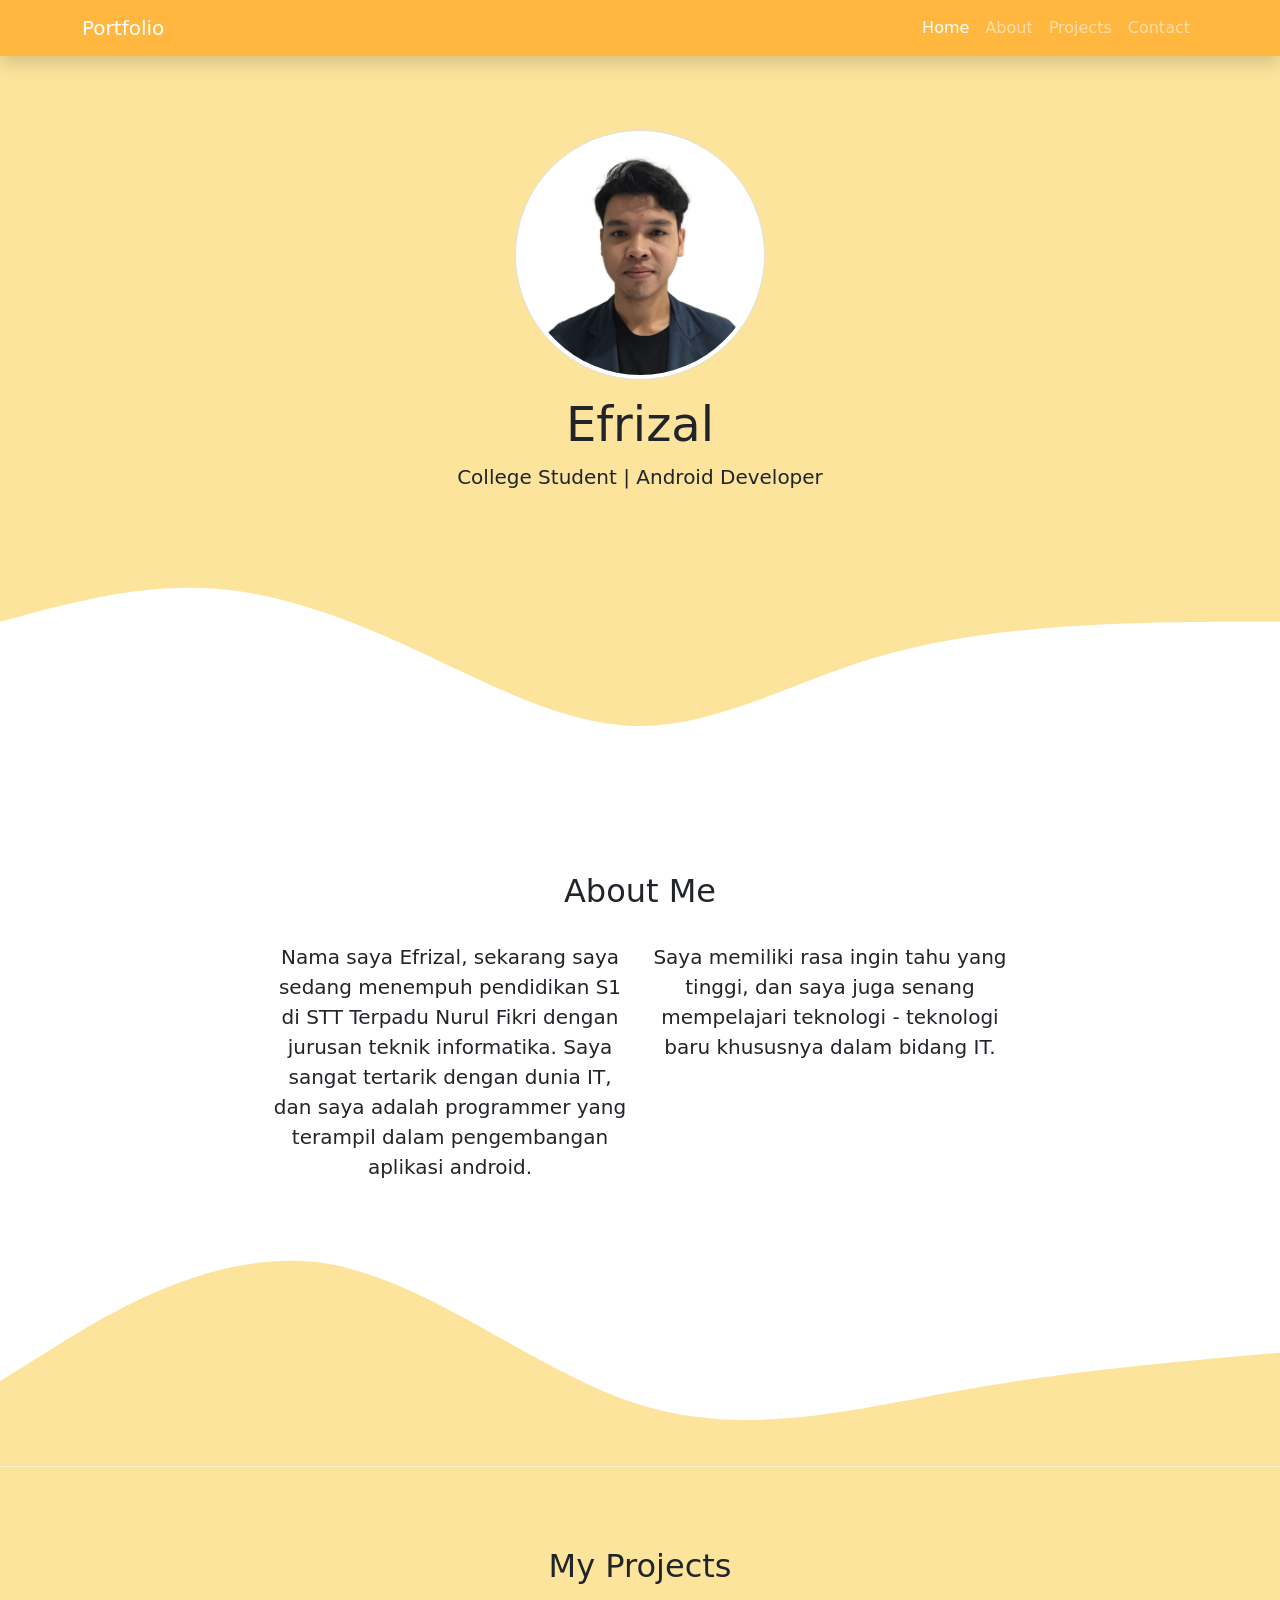
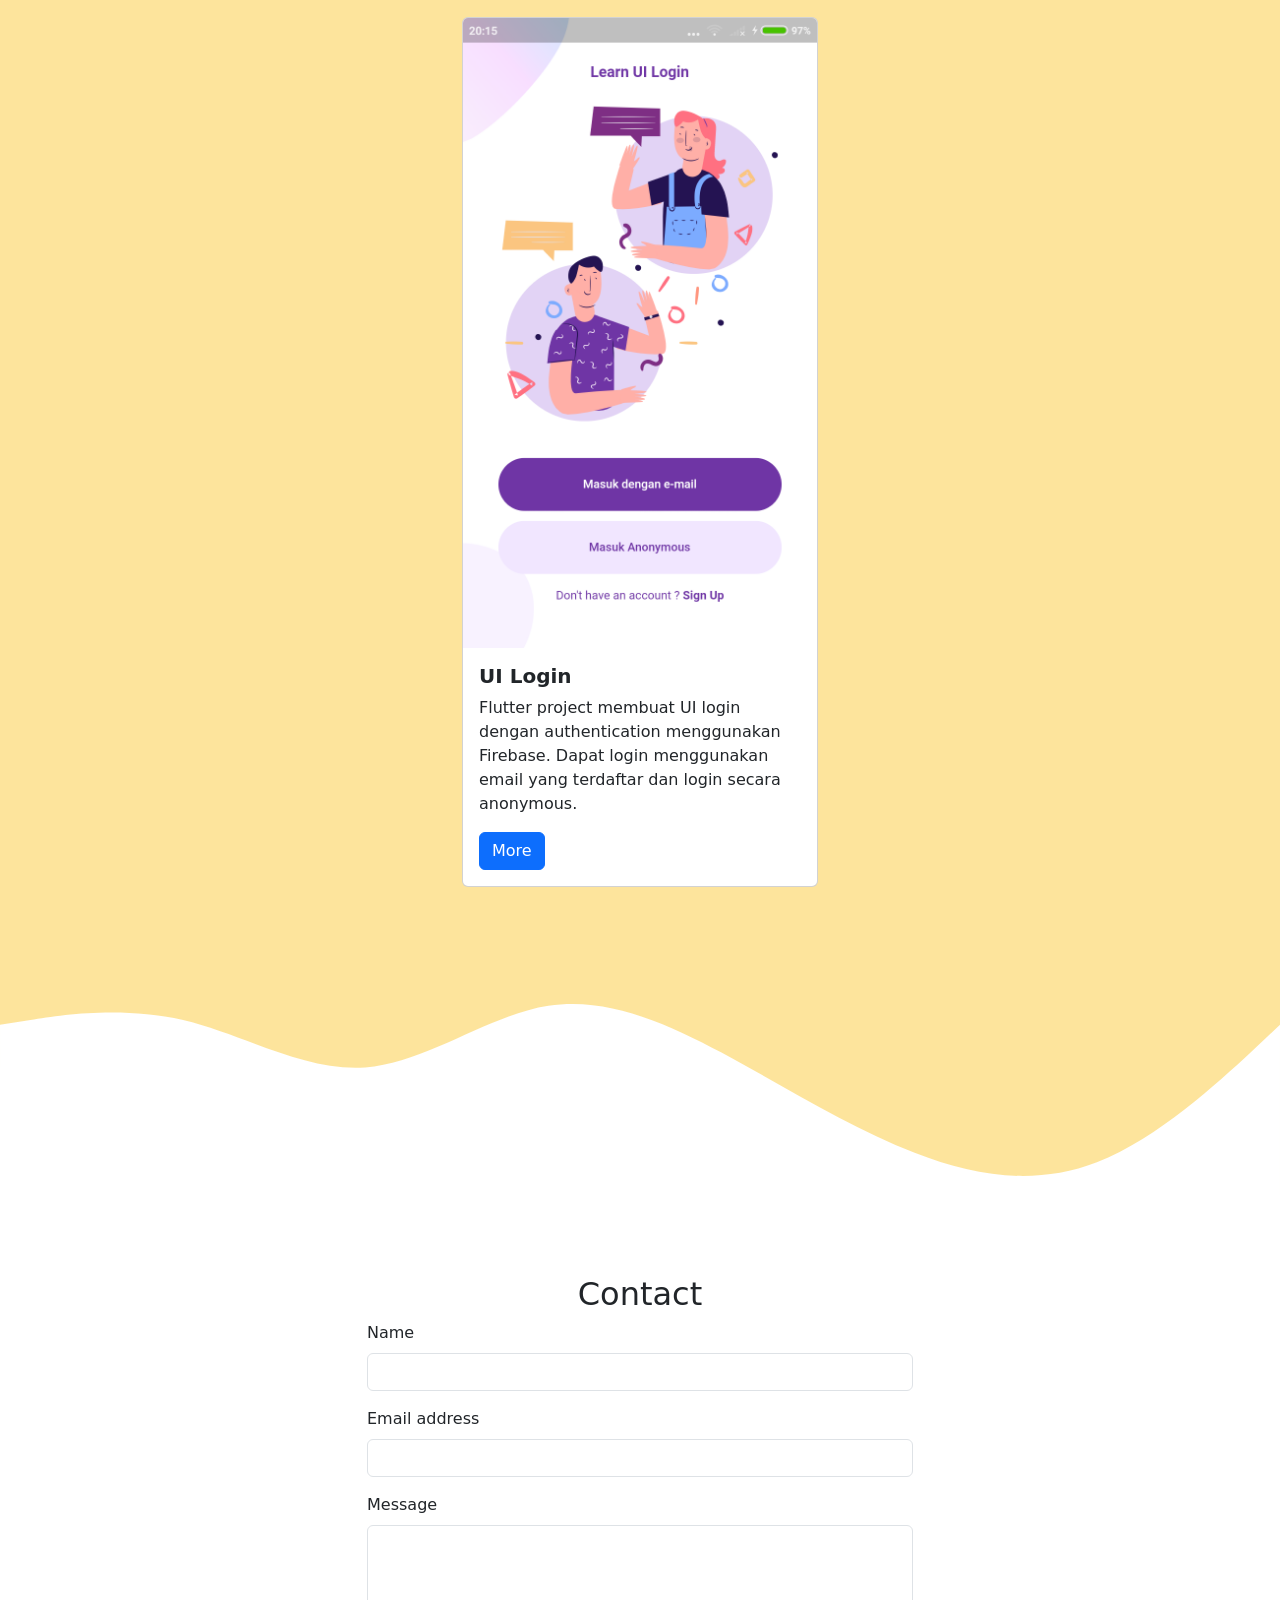
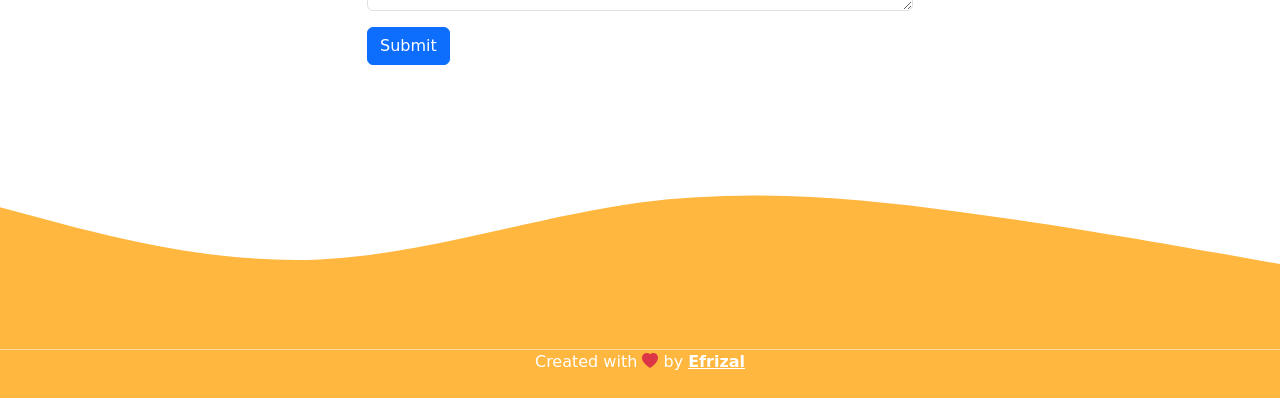
==== index.html @ 264846c5 "update form" ====
<!DOCTYPE html>
<html lang="en">
  <head>
    <!-- Required meta tags -->
    <meta charset="utf-8" />
    <meta name="viewport" content="width=device-width, initial-scale=1" />

    <!-- Bootstrap CSS -->
    <link href="https://cdn.jsdelivr.net/npm/bootstrap@5.0.2/dist/css/bootstrap.min.css" rel="stylesheet" integrity="sha384-EVSTQN3/azprG1Anm3QDgpJLIm9Nao0Yz1ztcQTwFspd3yD65VohhpuuCOmLASjC" crossorigin="anonymous" />

    <!-- Icons -->
    <link rel="stylesheet" href="https://cdn.jsdelivr.net/npm/bootstrap-icons@1.5.0/font/bootstrap-icons.css" />

    <!-- my css -->
    <link rel="stylesheet" href="style.css" />

    <title>My Portfolio</title>
  </head>
  <body>
    <!-- Navbar -->
    <nav class="navbar navbar-expand-lg navbar-dark shadow fixed-top">
      <div class="container">
        <a class="navbar-brand" href="#">Portfolio</a>
        <button class="navbar-toggler" type="button" data-bs-toggle="collapse" data-bs-target="#navbarNav" aria-controls="navbarNav" aria-expanded="false" aria-label="Toggle navigation">
          <span class="navbar-toggler-icon"></span>
        </button>
        <div class="collapse navbar-collapse" id="navbarNav">
          <ul class="navbar-nav ms-auto">
            <li class="nav-item">
              <a class="nav-link active" aria-current="page" href="#home">Home</a>
            </li>
            <li class="nav-item">
              <a class="nav-link" href="#about">About</a>
            </li>
            <li class="nav-item">
              <a class="nav-link" href="#projects">Projects</a>
            </li>
            <li class="nav-item">
              <a class="nav-link" href="#contact">Contact</a>
            </li>
          </ul>
        </div>
      </div>
    </nav>
    <!-- Navbar -->

    <!-- Jumbotron -->
    <section id="home" class="jumbotron text-center">
      <img src="img/foto-bg-putih.jpg" alt="Me" width="250" class="rounded-circle img-thumbnail" style="margin-top: 50px" />
      <h1 class="display-5 mt-3">Efrizal</h1>
      <p class="lead">College Student | Android Developer</p>
      <svg xmlns="http://www.w3.org/2000/svg" viewBox="0 0 1440 320">
        <path
          fill="#ffffff"
          fill-opacity="1"
          d="M0,128L40,117.3C80,107,160,85,240,90.7C320,96,400,128,480,165.3C560,203,640,245,720,245.3C800,245,880,203,960,176C1040,149,1120,139,1200,133.3C1280,128,1360,128,1400,128L1440,128L1440,320L1400,320C1360,320,1280,320,1200,320C1120,320,1040,320,960,320C880,320,800,320,720,320C640,320,560,320,480,320C400,320,320,320,240,320C160,320,80,320,40,320L0,320Z"
        ></path>
      </svg>
    </section>
    <!-- Jumbotron -->

    <!-- About -->
    <section id="about">
      <div class="container">
        <div class="row text-center mb-4">
          <div class="col">
            <h2>About Me</h2>
          </div>
        </div>
        <div class="row text-center justify-content-center fs-5">
          <div class="col-sm-4">
            Nama saya Efrizal, sekarang saya sedang menempuh pendidikan S1 di STT Terpadu Nurul Fikri dengan jurusan teknik informatika. Saya sangat tertarik dengan dunia IT, dan saya adalah programmer yang terampil dalam pengembangan
            aplikasi android.
          </div>
          <div class="col-sm-4">Saya memiliki rasa ingin tahu yang tinggi, dan saya juga senang mempelajari teknologi - teknologi baru khususnya dalam bidang IT.</div>
        </div>
      </div>
      <svg xmlns="http://www.w3.org/2000/svg" viewBox="0 0 1440 320">
        <path
          fill="#FDE49C"
          fill-opacity="1"
          d="M0,224L60,186.7C120,149,240,75,360,90.7C480,107,600,213,720,250.7C840,288,960,256,1080,234.7C1200,213,1320,203,1380,197.3L1440,192L1440,320L1380,320C1320,320,1200,320,1080,320C960,320,840,320,720,320C600,320,480,320,360,320C240,320,120,320,60,320L0,320Z"
        ></path>
      </svg>
    </section>
    <!-- About -->

    <!-- Projects -->
    <section id="projects">
      <div class="container">
        <div class="row text-center">
          <div class="col mb-4">
            <h2>My Projects</h2>
          </div>
        </div>
        <div class="row justify-content-center">
          <!-- Card -->
          <div class="col-md-4 mb-4">
            <div class="card">
              <img src="img/login.png" class="card-img-top" alt="Gambar 1" />
              <div class="card-body">
                <h5 class="card-title fw-bold">UI Login</h5>
                <p class="card-text">Flutter project membuat UI login dengan authentication menggunakan Firebase. Dapat login menggunakan email yang terdaftar dan login secara anonymous.</p>
                <a href="https://github.com/efrizall/firebase-auth" class="btn btn-primary">More</a>
              </div>
            </div>
          </div>
          <!-- Card -->
        </div>
      </div>
      <svg xmlns="http://www.w3.org/2000/svg" viewBox="0 0 1440 320">
        <path
          fill="#ffffff"
          fill-opacity="1"
          d="M0,128L34.3,122.7C68.6,117,137,107,206,122.7C274.3,139,343,181,411,176C480,171,549,117,617,106.7C685.7,96,754,128,823,165.3C891.4,203,960,245,1029,272C1097.1,299,1166,309,1234,282.7C1302.9,256,1371,192,1406,160L1440,128L1440,320L1405.7,320C1371.4,320,1303,320,1234,320C1165.7,320,1097,320,1029,320C960,320,891,320,823,320C754.3,320,686,320,617,320C548.6,320,480,320,411,320C342.9,320,274,320,206,320C137.1,320,69,320,34,320L0,320Z"
        ></path>
      </svg>
    </section>
    <!-- Projects -->

    <!-- Contact -->
    <section id="contact">
      <div class="container">
        <div class="row text-center">
          <div class="col">
            <h2>Contact</h2>
          </div>
        </div>
        <div class="row justify-content-center">
          <div class="col-md-6">
            <form action="https://formsubmit.co/rizal.ef340@gmail.com" method="POST">
              <!-- nama -->
              <div class="mb-3">
                <label for="name" class="form-label">Name</label>
                <input type="text" class="form-control" name="Name" aria-describedby="name" required />
              </div>

              <!-- email -->
              <div class="mb-3">
                <label for="email" class="form-label">Email address</label>
                <input class="form-control" type="email" name="Email" />
              </div>

              <!-- pesan -->
              <div class="mb-3">
                <label for="message" class="form-label">Message</label>
                <textarea class="form-control" name="Message" rows="3" required></textarea>
              </div>

              <!-- lain -->
              <input type="hidden" name="_next" value="https://efrizall.github.io/index.html" />
              <input type="hidden" name="_subject" value="Portfolio Message!" />

              <!-- tombol -->
              <button type="submit" class="btn btn-primary">Submit</button>
            </form>
          </div>
        </div>
      </div>
      <svg xmlns="http://www.w3.org/2000/svg" viewBox="0 0 1440 320">
        <path
          fill="#FFB740"
          fill-opacity="1"
          d="M0,160L60,176C120,192,240,224,360,218.7C480,213,600,171,720,154.7C840,139,960,149,1080,165.3C1200,181,1320,203,1380,213.3L1440,224L1440,320L1380,320C1320,320,1200,320,1080,320C960,320,840,320,720,320C600,320,480,320,360,320C240,320,120,320,60,320L0,320Z"
        ></path>
      </svg>
    </section>
    <!-- Contact -->

    <!-- Footer -->
    <footer class="text-white text-center pb-2">
      <p>Created with <i class="bi bi-heart-fill text-danger"></i> by <a href="https://www.instagram.com/e.frizal/" class="text-white fw-bold">Efrizal</a></p>
    </footer>
    <!-- Footer -->

    <!-- Optional JavaScript; choose one of the two! -->

    <!-- Option 1: Bootstrap Bundle with Popper -->
    <script src="https://cdn.jsdelivr.net/npm/bootstrap@5.0.2/dist/js/bootstrap.bundle.min.js" integrity="sha384-MrcW6ZMFYlzcLA8Nl+NtUVF0sA7MsXsP1UyJoMp4YLEuNSfAP+JcXn/tWtIaxVXM" crossorigin="anonymous"></script>
  </body>
</html>
---- style.css ----
.jumbotron {
  /* padding: 2rem; */
  background-color: #fde49c;
}

#projects {
  background-color: #fde49c;
}

section {
  padding-top: 5rem;
}

footer {
  background-color: #ffb740;
}

.navbar {
  background-color: #ffb740;
}
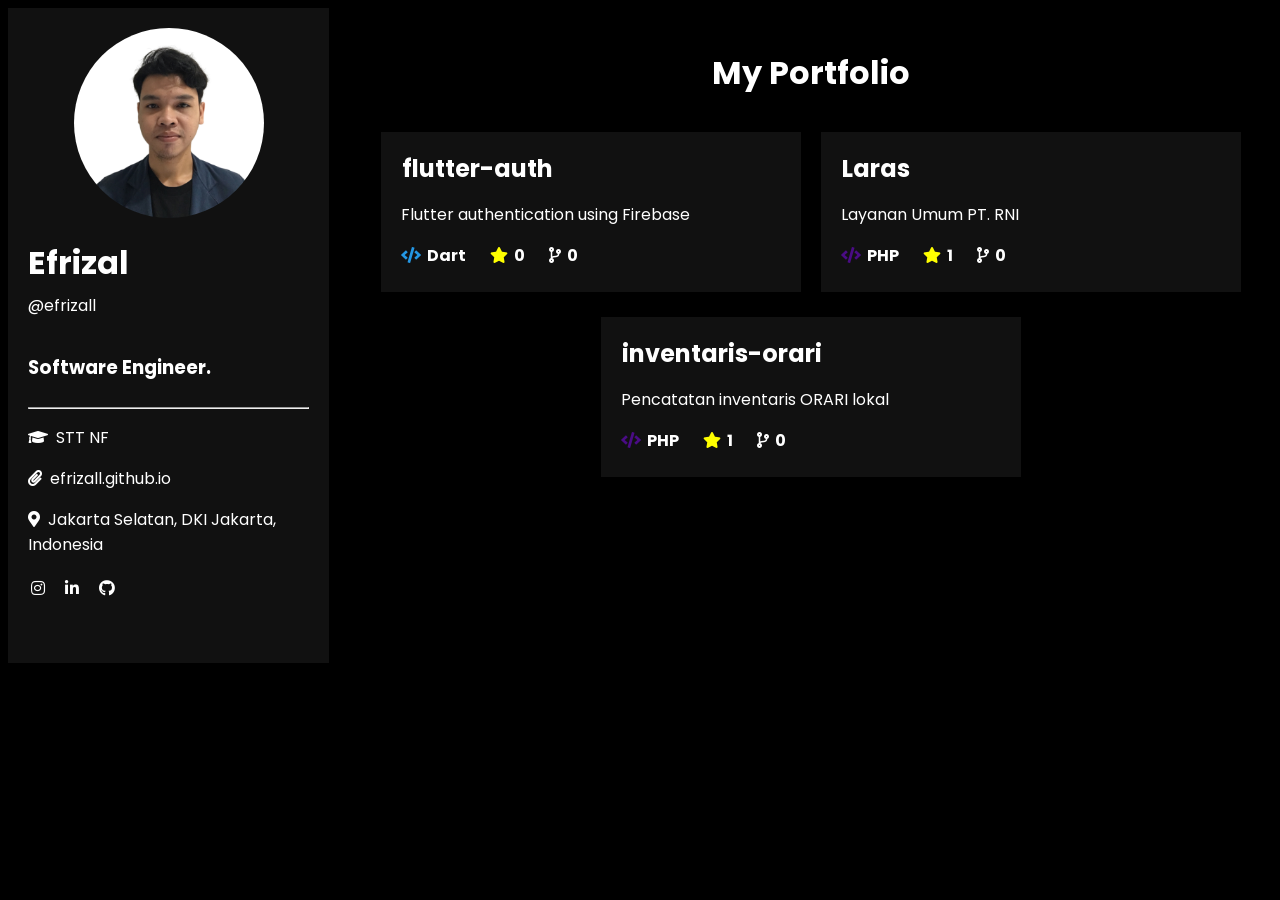
==== commit 401fc89f: "update portfolio" ====
--- a/index.html
+++ b/index.html
@@ -1,181 +1,73 @@
 <!DOCTYPE html>
 <html lang="en">
-  <head>
-    <!-- Required meta tags -->
-    <meta charset="utf-8" />
-    <meta name="viewport" content="width=device-width, initial-scale=1" />
+<head>
+    <meta charset="UTF-8">
+    <meta http-equiv="X-UA-Compatible" content="IE=edge">
+    <meta name="viewport" content="width=device-width, initial-scale=1.0">
+    <title>Efrizal - Portfolio</title>
+    <link rel="stylesheet" href="index.css">
 
-    <!-- Bootstrap CSS -->
-    <link href="https://cdn.jsdelivr.net/npm/bootstrap@5.0.2/dist/css/bootstrap.min.css" rel="stylesheet" integrity="sha384-EVSTQN3/azprG1Anm3QDgpJLIm9Nao0Yz1ztcQTwFspd3yD65VohhpuuCOmLASjC" crossorigin="anonymous" />
+    <!-- Font awesome -->
+    <link rel="stylesheet" href="https://use.fontawesome.com/releases/v5.15.4/css/all.css" integrity="sha384-DyZ88mC6Up2uqS4h/KRgHuoeGwBcD4Ng9SiP4dIRy0EXTlnuz47vAwmeGwVChigm" crossorigin="anonymous">
+</head>
+<body>
+    <div class="container flex">
+        <div class="container-profile bg-grey p-3 text-white">
+            <img src="img/foto-bg-putih.jpg" class="rounded center" alt="" width="190px">
+            <h1 class="mb-0">Efrizal</h1>
+            <p class="mb-2">@efrizall</p>
+            <h3 class="mb-1">Software Engineer.</h3>
 
-    <!-- Icons -->
-    <link rel="stylesheet" href="https://cdn.jsdelivr.net/npm/bootstrap-icons@1.5.0/font/bootstrap-icons.css" />
+            <hr>
+            <p><i class="fas fa-graduation-cap"></i>&nbsp; STT NF</p>
+            <a href="efrizall.github.io"><i class="fas fa-paperclip"></i>&nbsp; efrizall.github.io</a>
+            <p><i class="fas fa-map-marker-alt"></i>&nbsp; Jakarta Selatan, DKI Jakarta, Indonesia</p>
+            <table>
+                <tr>
+                    <td style="width: 30px;"><a href="https://www.instagram.com/e.frizal/"><i class="fab fa-instagram"></i></a></td>
+                    <td style="width: 30px;"><a href="https://www.linkedin.com/in/e-frizal-b94996199/"><i class="fab fa-linkedin-in"></i></a></td>
+                    <td><a href="https://www.linkedin.com/in/e-frizal-b94996199/"><i class="fab fa-github"></i></a></td>
+                </tr>
+            </table>
+            
+        </div>
+        <div class="container-content ml-3 p-3">
+            <h1 class="text-white text-center mb-2">My Portfolio</h1>
+            <div class="container flex flex-wrap text-white">
+                <div class="card bg-grey">
+                    <p class="title">flutter-auth</p>
+                    <p>Flutter authentication using Firebase</p>
+                    <section class="bottom_section">
+                        <span style="display:inline-block;"><i class="fas fa-code" style="color: rgb(36, 151, 228);"></i>&nbsp; Dart</span>
+                        <span><i class="fas fa-star text-yellow"></i>&nbsp; 0</span>
+                        <span><i class="fas fa-code-branch"></i>&nbsp; 0</span>
+                    </section>
+                </div>
 
-    <!-- my css -->
-    <link rel="stylesheet" href="style.css" />
+                <div class="card bg-grey" style="margin-left: 20px;">
+                    <p class="title">Laras</p>
+                    <p>Layanan Umum PT. RNI </p>
+                    <section class="bottom_section">
+                        <span style="display:inline-block;"><i class="fas fa-code" style="color: rgb(74, 12, 133);"></i>&nbsp; PHP</span>
+                        <span><i class="fas fa-star text-yellow"></i>&nbsp; 1</span>
+                        <span><i class="fas fa-code-branch"></i>&nbsp; 0</span>
+                    </section>
+                </div>
 
-    <title>My Portfolio</title>
-  </head>
-  <body>
-    <!-- Navbar -->
-    <nav class="navbar navbar-expand-lg navbar-dark shadow fixed-top">
-      <div class="container">
-        <a class="navbar-brand" href="#">Portfolio</a>
-        <button class="navbar-toggler" type="button" data-bs-toggle="collapse" data-bs-target="#navbarNav" aria-controls="navbarNav" aria-expanded="false" aria-label="Toggle navigation">
-          <span class="navbar-toggler-icon"></span>
-        </button>
-        <div class="collapse navbar-collapse" id="navbarNav">
-          <ul class="navbar-nav ms-auto">
-            <li class="nav-item">
-              <a class="nav-link active" aria-current="page" href="#home">Home</a>
-            </li>
-            <li class="nav-item">
-              <a class="nav-link" href="#about">About</a>
-            </li>
-            <li class="nav-item">
-              <a class="nav-link" href="#projects">Projects</a>
-            </li>
-            <li class="nav-item">
-              <a class="nav-link" href="#contact">Contact</a>
-            </li>
-          </ul>
+                
+
+                <div class="card bg-grey mt-1" style="word-wrap: normal;">
+                    <p class="title">inventaris-orari</p>
+                    <p>Pencatatan inventaris ORARI lokal</p>
+                    <section class="bottom_section">
+                        <span style="display:inline-block;"><i class="fas fa-code" style="color: rgb(74, 12, 133);"></i>&nbsp; PHP</span>
+                        <span><i class="fas fa-star text-yellow"></i>&nbsp; 1</span>
+                        <span><i class="fas fa-code-branch"></i>&nbsp; 0</span>
+                    </section>
+                </div>
+            </div>
         </div>
-      </div>
-    </nav>
-    <!-- Navbar -->
+    </div>
 
-    <!-- Jumbotron -->
-    <section id="home" class="jumbotron text-center">
-      <img src="img/foto-bg-putih.jpg" alt="Me" width="250" class="rounded-circle img-thumbnail" style="margin-top: 50px" />
-      <h1 class="display-5 mt-3">Efrizal</h1>
-      <p class="lead">College Student | Android Developer</p>
-      <svg xmlns="http://www.w3.org/2000/svg" viewBox="0 0 1440 320">
-        <path
-          fill="#ffffff"
-          fill-opacity="1"
-          d="M0,128L40,117.3C80,107,160,85,240,90.7C320,96,400,128,480,165.3C560,203,640,245,720,245.3C800,245,880,203,960,176C1040,149,1120,139,1200,133.3C1280,128,1360,128,1400,128L1440,128L1440,320L1400,320C1360,320,1280,320,1200,320C1120,320,1040,320,960,320C880,320,800,320,720,320C640,320,560,320,480,320C400,320,320,320,240,320C160,320,80,320,40,320L0,320Z"
-        ></path>
-      </svg>
-    </section>
-    <!-- Jumbotron -->
-
-    <!-- About -->
-    <section id="about">
-      <div class="container">
-        <div class="row text-center mb-4">
-          <div class="col">
-            <h2>About Me</h2>
-          </div>
-        </div>
-        <div class="row text-center justify-content-center fs-5">
-          <div class="col-sm-4">
-            Nama saya Efrizal, sekarang saya sedang menempuh pendidikan S1 di STT Terpadu Nurul Fikri dengan jurusan teknik informatika. Saya sangat tertarik dengan dunia IT, dan saya adalah programmer yang terampil dalam pengembangan
-            aplikasi android.
-          </div>
-          <div class="col-sm-4">Saya memiliki rasa ingin tahu yang tinggi, dan saya juga senang mempelajari teknologi - teknologi baru khususnya dalam bidang IT.</div>
-        </div>
-      </div>
-      <svg xmlns="http://www.w3.org/2000/svg" viewBox="0 0 1440 320">
-        <path
-          fill="#FDE49C"
-          fill-opacity="1"
-          d="M0,224L60,186.7C120,149,240,75,360,90.7C480,107,600,213,720,250.7C840,288,960,256,1080,234.7C1200,213,1320,203,1380,197.3L1440,192L1440,320L1380,320C1320,320,1200,320,1080,320C960,320,840,320,720,320C600,320,480,320,360,320C240,320,120,320,60,320L0,320Z"
-        ></path>
-      </svg>
-    </section>
-    <!-- About -->
-
-    <!-- Projects -->
-    <section id="projects">
-      <div class="container">
-        <div class="row text-center">
-          <div class="col mb-4">
-            <h2>My Projects</h2>
-          </div>
-        </div>
-        <div class="row justify-content-center">
-          <!-- Card -->
-          <div class="col-md-4 mb-4">
-            <div class="card">
-              <img src="img/login.png" class="card-img-top" alt="Gambar 1" />
-              <div class="card-body">
-                <h5 class="card-title fw-bold">UI Login</h5>
-                <p class="card-text">Flutter project membuat UI login dengan authentication menggunakan Firebase. Dapat login menggunakan email yang terdaftar dan login secara anonymous.</p>
-                <a href="https://github.com/efrizall/firebase-auth" class="btn btn-primary">More</a>
-              </div>
-            </div>
-          </div>
-          <!-- Card -->
-        </div>
-      </div>
-      <svg xmlns="http://www.w3.org/2000/svg" viewBox="0 0 1440 320">
-        <path
-          fill="#ffffff"
-          fill-opacity="1"
-          d="M0,128L34.3,122.7C68.6,117,137,107,206,122.7C274.3,139,343,181,411,176C480,171,549,117,617,106.7C685.7,96,754,128,823,165.3C891.4,203,960,245,1029,272C1097.1,299,1166,309,1234,282.7C1302.9,256,1371,192,1406,160L1440,128L1440,320L1405.7,320C1371.4,320,1303,320,1234,320C1165.7,320,1097,320,1029,320C960,320,891,320,823,320C754.3,320,686,320,617,320C548.6,320,480,320,411,320C342.9,320,274,320,206,320C137.1,320,69,320,34,320L0,320Z"
-        ></path>
-      </svg>
-    </section>
-    <!-- Projects -->
-
-    <!-- Contact -->
-    <section id="contact">
-      <div class="container">
-        <div class="row text-center">
-          <div class="col">
-            <h2>Contact</h2>
-          </div>
-        </div>
-        <div class="row justify-content-center">
-          <div class="col-md-6">
-            <form action="https://formsubmit.co/rizal.ef340@gmail.com" method="POST">
-              <!-- nama -->
-              <div class="mb-3">
-                <label for="name" class="form-label">Name</label>
-                <input type="text" class="form-control" name="Name" aria-describedby="name" required />
-              </div>
-
-              <!-- email -->
-              <div class="mb-3">
-                <label for="email" class="form-label">Email address</label>
-                <input class="form-control" type="email" name="Email" />
-              </div>
-
-              <!-- pesan -->
-              <div class="mb-3">
-                <label for="message" class="form-label">Message</label>
-                <textarea class="form-control" name="Message" rows="3" required></textarea>
-              </div>
-
-              <!-- lain -->
-              <input type="hidden" name="_next" value="https://efrizall.github.io/index.html" />
-              <input type="hidden" name="_subject" value="Portfolio Message!" />
-
-              <!-- tombol -->
-              <button type="submit" class="btn btn-primary">Submit</button>
-            </form>
-          </div>
-        </div>
-      </div>
-      <svg xmlns="http://www.w3.org/2000/svg" viewBox="0 0 1440 320">
-        <path
-          fill="#FFB740"
-          fill-opacity="1"
-          d="M0,160L60,176C120,192,240,224,360,218.7C480,213,600,171,720,154.7C840,139,960,149,1080,165.3C1200,181,1320,203,1380,213.3L1440,224L1440,320L1380,320C1320,320,1200,320,1080,320C960,320,840,320,720,320C600,320,480,320,360,320C240,320,120,320,60,320L0,320Z"
-        ></path>
-      </svg>
-    </section>
-    <!-- Contact -->
-
-    <!-- Footer -->
-    <footer class="text-white text-center pb-2">
-      <p>Created with <i class="bi bi-heart-fill text-danger"></i> by <a href="https://www.instagram.com/e.frizal/" class="text-white fw-bold">Efrizal</a></p>
-    </footer>
-    <!-- Footer -->
-
-    <!-- Optional JavaScript; choose one of the two! -->
-
-    <!-- Option 1: Bootstrap Bundle with Popper -->
-    <script src="https://cdn.jsdelivr.net/npm/bootstrap@5.0.2/dist/js/bootstrap.bundle.min.js" integrity="sha384-MrcW6ZMFYlzcLA8Nl+NtUVF0sA7MsXsP1UyJoMp4YLEuNSfAP+JcXn/tWtIaxVXM" crossorigin="anonymous"></script>
-  </body>
-</html>
+</body>
+</html>
--- a/index.css
+++ b/index.css
@@ -0,0 +1,116 @@
+@import url("https://fonts.googleapis.com/css?family=Poppins");
+@import url("https://fonts.googleapis.com/css?family=Questrial");
+
+body {
+  background-color: black;
+  font-family: "Poppins", sans-serif;
+}
+
+a {
+  color: white;
+  text-decoration: none;
+}
+
+.container-profile {
+  width: 390px;
+  height: 655px;
+  box-sizing: border-box;
+}
+
+.container-content {
+  width: 90%;
+  box-sizing: border-box;
+}
+
+.border {
+  border: 2px solid white;
+}
+
+.flex {
+  display: flex;
+  justify-content: center;
+}
+
+.flex-wrap {
+  flex-wrap: wrap;
+}
+
+.bg-grey {
+  background-color: rgb(17, 17, 17);
+}
+
+.text-white {
+  color: white;
+}
+
+.text-yellow {
+  color: yellow;
+}
+
+.text-center {
+  text-align: center;
+}
+
+.rounded {
+  border-radius: 100%;
+}
+
+.center {
+  display: block;
+  margin-left: auto;
+  margin-right: auto;
+}
+
+.card {
+  width: 400px;
+  height: 150px;
+  padding-left: 20px;
+  padding-top: 10px;
+  /* box-sizing: border-box; */
+}
+
+.title {
+  font-size: 24px;
+  font-weight: bold;
+  margin: 1vh 0px;
+  padding: 0px 1px;
+}
+
+.bottom_section span {
+  margin-right: 20px;
+  font-weight: bold;
+}
+
+/* margin */
+.ml-2 {
+  margin-left: 10px;
+}
+.ml-3 {
+  margin-left: 20px;
+}
+
+.mb-0 {
+  margin-bottom: -10px;
+}
+.mb-1 {
+  margin-bottom: 25px;
+}
+
+.mb-2 {
+  margin-bottom: 35px;
+}
+
+.mt-1 {
+  margin-top: 25px;
+}
+/* end margin */
+
+/* padding */
+.p-2 {
+  padding: 10px;
+}
+
+.p-3 {
+  padding: 20px;
+}
+/* end padding */
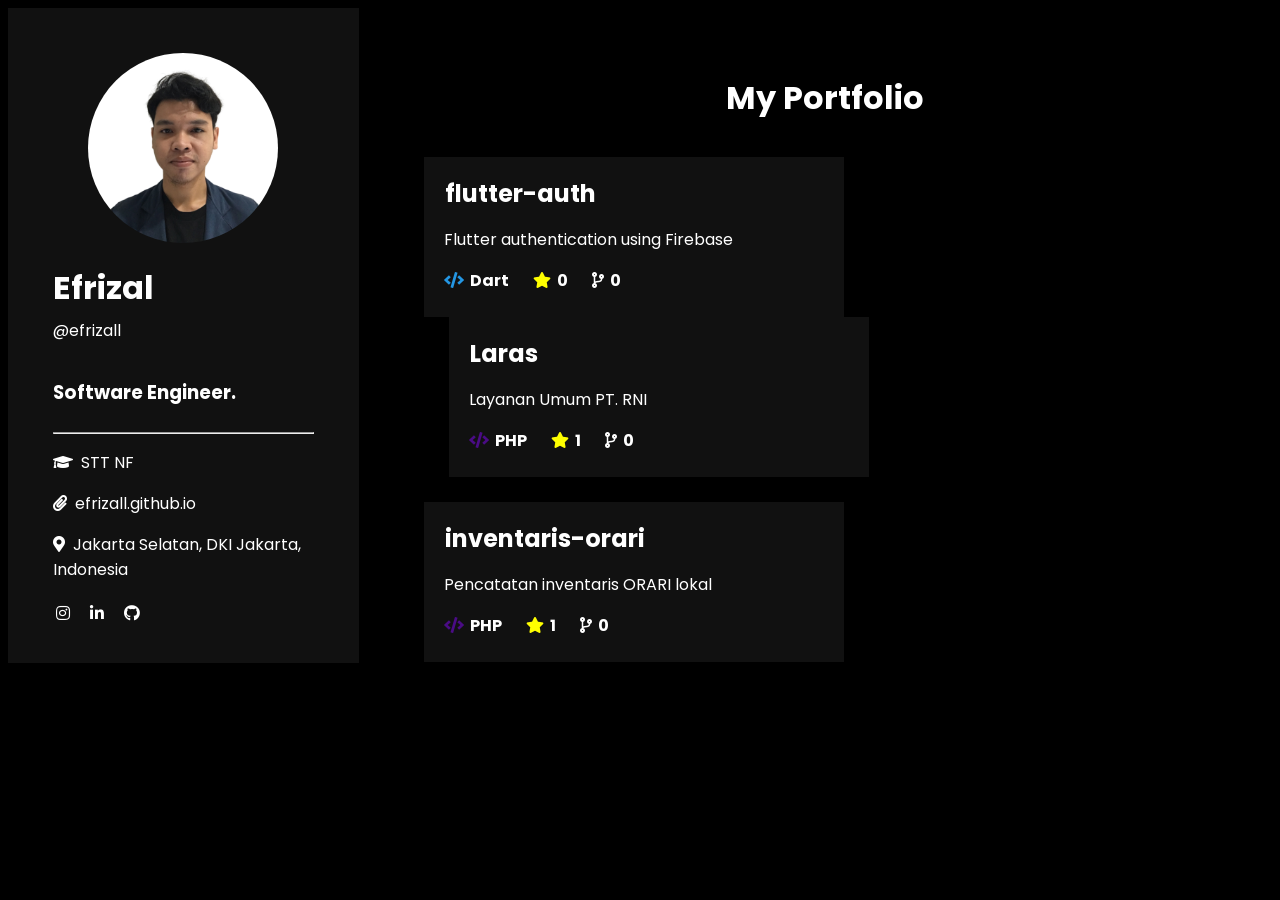
==== commit 73397ed8: "update portfolio" ====
--- a/index.html
+++ b/index.html
@@ -44,7 +44,7 @@
                     </section>
                 </div>
 
-                <div class="card bg-grey" style="margin-left: 20px;">
+                <div class="card bg-grey" style="margin-left: 25px;">
                     <p class="title">Laras</p>
                     <p>Layanan Umum PT. RNI </p>
                     <section class="bottom_section">
--- a/index.css
+++ b/index.css
@@ -12,7 +12,7 @@
 }
 
 .container-profile {
-  width: 390px;
+  width: 430px;
   height: 655px;
   box-sizing: border-box;
 }
@@ -28,11 +28,14 @@
 
 .flex {
   display: flex;
-  justify-content: center;
 }
 
 .flex-wrap {
   flex-wrap: wrap;
+}
+
+.flex-center {
+  justify-content: center;
 }
 
 .bg-grey {
@@ -107,10 +110,10 @@
 
 /* padding */
 .p-2 {
-  padding: 10px;
+  padding: 35px;
 }
 
 .p-3 {
-  padding: 20px;
+  padding: 45px;
 }
 /* end padding */
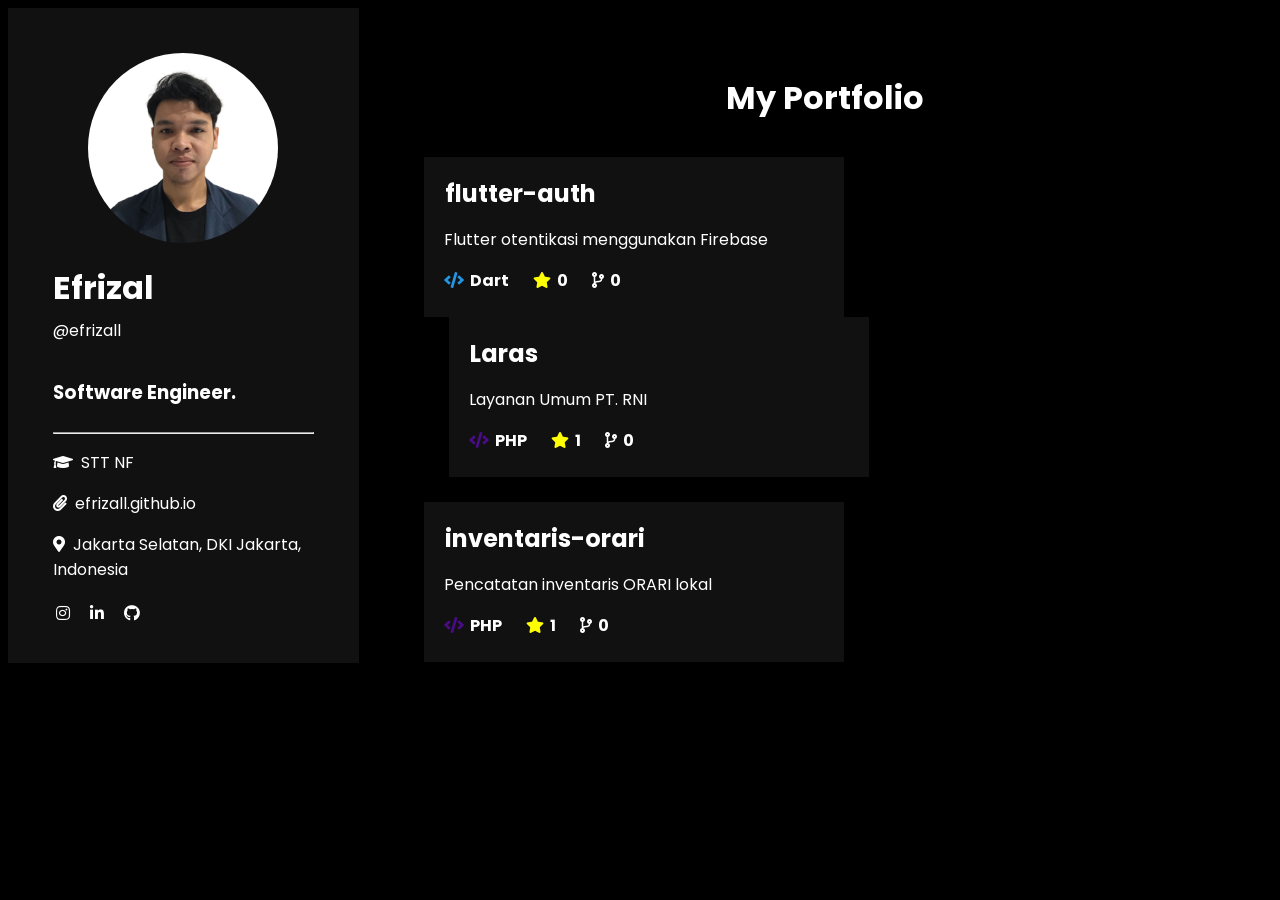
==== commit 23b68dfa: "update laras" ====
--- a/index.html
+++ b/index.html
@@ -26,7 +26,7 @@
                 <tr>
                     <td style="width: 30px;"><a href="https://www.instagram.com/e.frizal/"><i class="fab fa-instagram"></i></a></td>
                     <td style="width: 30px;"><a href="https://www.linkedin.com/in/e-frizal-b94996199/"><i class="fab fa-linkedin-in"></i></a></td>
-                    <td><a href="https://www.linkedin.com/in/e-frizal-b94996199/"><i class="fab fa-github"></i></a></td>
+                    <td><a href="https://github.com/efrizall"><i class="fab fa-github"></i></a></td>
                 </tr>
             </table>
             
@@ -35,8 +35,8 @@
             <h1 class="text-white text-center mb-2">My Portfolio</h1>
             <div class="container flex flex-wrap text-white">
                 <div class="card bg-grey">
-                    <p class="title">flutter-auth</p>
-                    <p>Flutter authentication using Firebase</p>
+                    <p class="title"><a href="https://github.com/efrizall/firebase-auth">flutter-auth</a></p>
+                    <p><a href="https://github.com/efrizall/firebase-auth">Flutter otentikasi menggunakan Firebase</a></p>
                     <section class="bottom_section">
                         <span style="display:inline-block;"><i class="fas fa-code" style="color: rgb(36, 151, 228);"></i>&nbsp; Dart</span>
                         <span><i class="fas fa-star text-yellow"></i>&nbsp; 0</span>
@@ -45,8 +45,8 @@
                 </div>
 
                 <div class="card bg-grey" style="margin-left: 25px;">
-                    <p class="title">Laras</p>
-                    <p>Layanan Umum PT. RNI </p>
+                    <p class="title"><a href="https://github.com/efrizall/laras">Laras</a></p>
+                    <p><a href="https://github.com/efrizall/laras">Layanan Umum PT. RNI</a></p>
                     <section class="bottom_section">
                         <span style="display:inline-block;"><i class="fas fa-code" style="color: rgb(74, 12, 133);"></i>&nbsp; PHP</span>
                         <span><i class="fas fa-star text-yellow"></i>&nbsp; 1</span>
@@ -57,8 +57,8 @@
                 
 
                 <div class="card bg-grey mt-1" style="word-wrap: normal;">
-                    <p class="title">inventaris-orari</p>
-                    <p>Pencatatan inventaris ORARI lokal</p>
+                    <p class="title"><a href="https://github.com/efrizall/inventaris-orari">inventaris-orari</a></p>
+                    <p><a href="https://github.com/efrizall/inventaris-orari">Pencatatan inventaris ORARI lokal</a></p>
                     <section class="bottom_section">
                         <span style="display:inline-block;"><i class="fas fa-code" style="color: rgb(74, 12, 133);"></i>&nbsp; PHP</span>
                         <span><i class="fas fa-star text-yellow"></i>&nbsp; 1</span>
--- a/index.css
+++ b/index.css
@@ -9,6 +9,10 @@
 a {
   color: white;
   text-decoration: none;
+}
+
+a:hover {
+  color: rgb(152, 152, 201);
 }
 
 .container-profile {
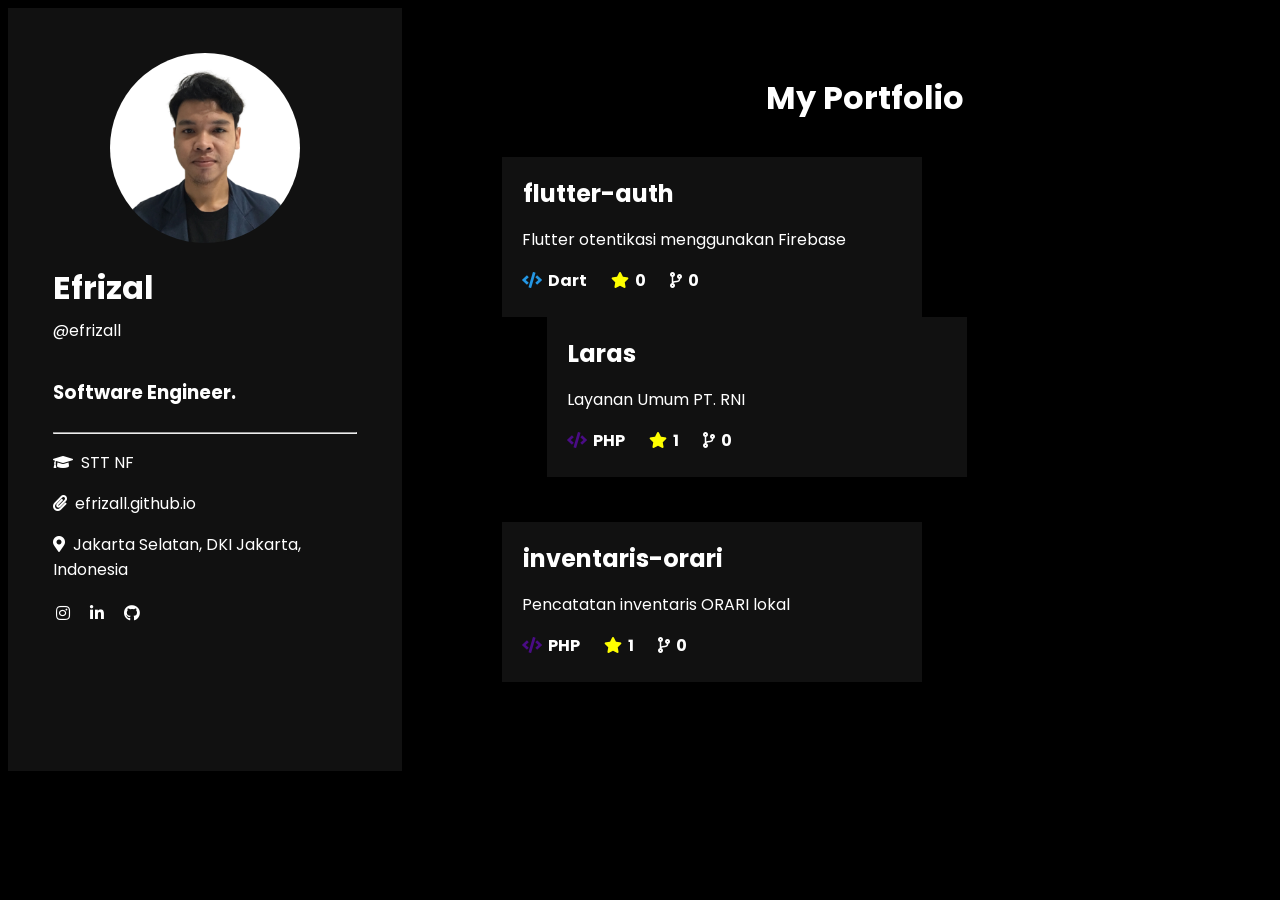
==== commit c4df1a6e: "update css" ====
--- a/index.html
+++ b/index.html
@@ -31,7 +31,7 @@
             </table>
             
         </div>
-        <div class="container-content ml-3 p-3">
+        <div class="container-content ml-4 p-3">
             <h1 class="text-white text-center mb-2">My Portfolio</h1>
             <div class="container flex flex-wrap text-white">
                 <div class="card bg-grey">
@@ -44,7 +44,7 @@
                     </section>
                 </div>
 
-                <div class="card bg-grey" style="margin-left: 25px;">
+                <div class="card bg-grey" style="margin-left: 45px;">
                     <p class="title"><a href="https://github.com/efrizall/laras">Laras</a></p>
                     <p><a href="https://github.com/efrizall/laras">Layanan Umum PT. RNI</a></p>
                     <section class="bottom_section">
@@ -54,9 +54,7 @@
                     </section>
                 </div>
 
-                
-
-                <div class="card bg-grey mt-1" style="word-wrap: normal;">
+                <div class="card bg-grey mt-3" style="word-wrap: normal;">
                     <p class="title"><a href="https://github.com/efrizall/inventaris-orari">inventaris-orari</a></p>
                     <p><a href="https://github.com/efrizall/inventaris-orari">Pencatatan inventaris ORARI lokal</a></p>
                     <section class="bottom_section">
--- a/index.css
+++ b/index.css
@@ -16,8 +16,8 @@
 }
 
 .container-profile {
-  width: 430px;
-  height: 655px;
+  width: 530px;
+  height: 763px;
   box-sizing: border-box;
 }
 
@@ -90,10 +90,14 @@
 
 /* margin */
 .ml-2 {
-  margin-left: 10px;
+  margin-left: 35px;
 }
 .ml-3 {
-  margin-left: 20px;
+  margin-left: 45px;
+}
+
+.ml-4 {
+  margin-left: 55px;
 }
 
 .mb-0 {
@@ -110,6 +114,14 @@
 .mt-1 {
   margin-top: 25px;
 }
+
+.mt-2 {
+  margin-top: 35px;
+}
+
+.mt-3 {
+  margin-top: 45px;
+}
 /* end margin */
 
 /* padding */
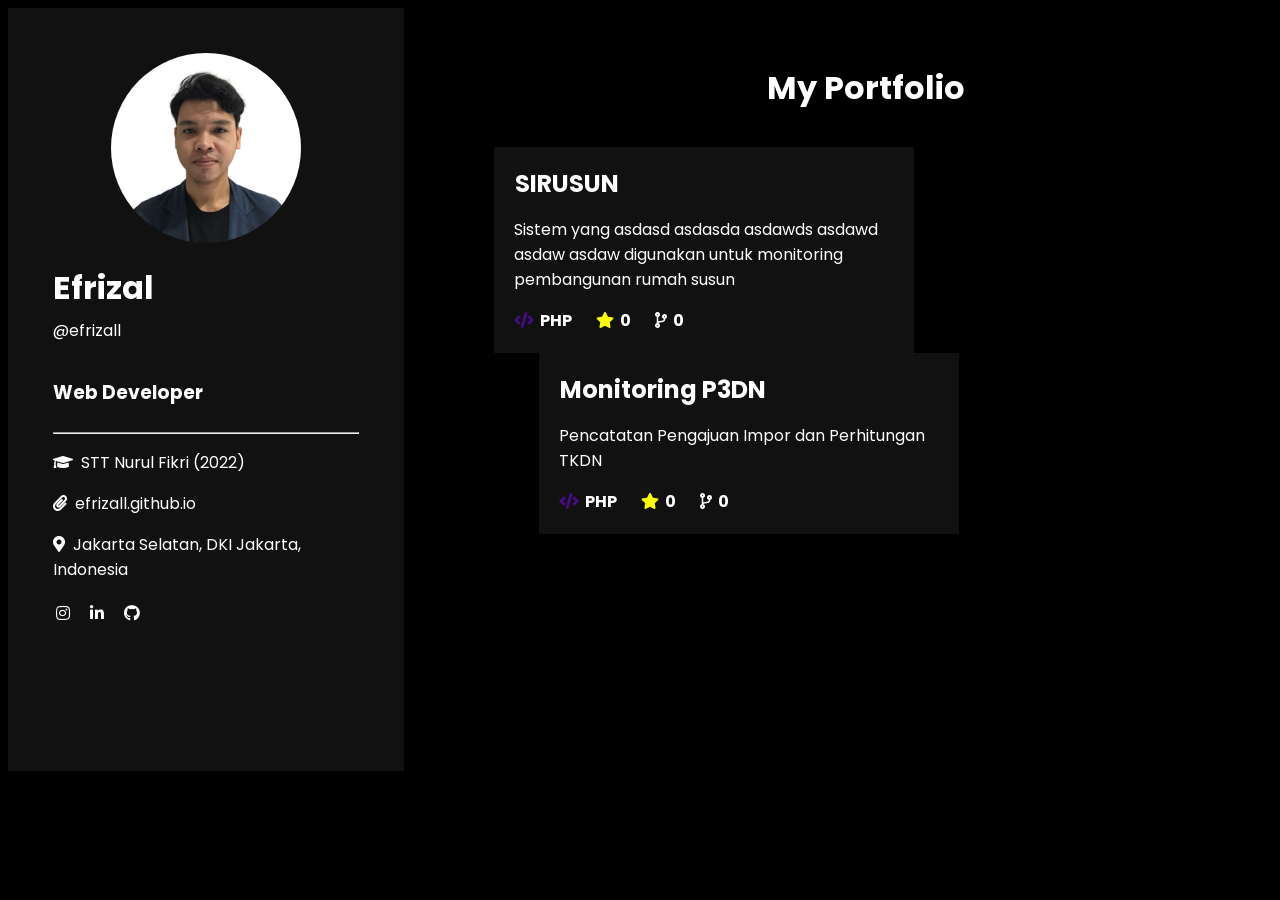
==== commit d1ccc052: "update: content portfolio" ====
--- a/index.html
+++ b/index.html
@@ -16,10 +16,10 @@
             <img src="img/foto-bg-putih.jpg" class="rounded center" alt="" width="190px">
             <h1 class="mb-0">Efrizal</h1>
             <p class="mb-2">@efrizall</p>
-            <h3 class="mb-1">Software Engineer.</h3>
+            <h3 class="mb-1">Web Developer</h3>
 
             <hr>
-            <p><i class="fas fa-graduation-cap"></i>&nbsp; STT NF</p>
+            <p><i class="fas fa-graduation-cap"></i>&nbsp; STT Nurul Fikri (2022)</p>
             <a href="efrizall.github.io"><i class="fas fa-paperclip"></i>&nbsp; efrizall.github.io</a>
             <p><i class="fas fa-map-marker-alt"></i>&nbsp; Jakarta Selatan, DKI Jakarta, Indonesia</p>
             <table>
@@ -31,38 +31,38 @@
             </table>
             
         </div>
-        <div class="container-content ml-4 p-3">
+        <div class="container-content ml-4 p-2">
             <h1 class="text-white text-center mb-2">My Portfolio</h1>
             <div class="container flex flex-wrap text-white">
                 <div class="card bg-grey">
-                    <p class="title"><a href="https://github.com/efrizall/firebase-auth">flutter-auth</a></p>
-                    <p><a href="https://github.com/efrizall/firebase-auth">Flutter otentikasi menggunakan Firebase</a></p>
+                    <p class="title"><a target="_blank" href="https://sirusun.perumahan.pu.go.id">SIRUSUN</a></p>
+                    <p><a target="_blank" href="https://sirusun.perumahan.pu.go.id">Sistem yang asdasd asdasda asdawds asdawd asdaw asdaw digunakan untuk monitoring pembangunan rumah susun</a></p>
                     <section class="bottom_section">
-                        <span style="display:inline-block;"><i class="fas fa-code" style="color: rgb(36, 151, 228);"></i>&nbsp; Dart</span>
+                        <span style="display:inline-block;"><i class="fas fa-code" style="color: rgb(74, 12, 133);"></i>&nbsp; PHP</span>
                         <span><i class="fas fa-star text-yellow"></i>&nbsp; 0</span>
                         <span><i class="fas fa-code-branch"></i>&nbsp; 0</span>
                     </section>
                 </div>
 
                 <div class="card bg-grey" style="margin-left: 45px;">
-                    <p class="title"><a href="https://github.com/efrizall/laras">Laras</a></p>
-                    <p><a href="https://github.com/efrizall/laras">Layanan Umum PT. RNI</a></p>
+                    <p class="title"><a target="_blank" href="https://sspip.efrizal.me">Monitoring P3DN</a></p>
+                    <p><a target="_blank" href="https://sspip.efrizal.me">Pencatatan Pengajuan Impor dan Perhitungan TKDN</a></p>
                     <section class="bottom_section">
                         <span style="display:inline-block;"><i class="fas fa-code" style="color: rgb(74, 12, 133);"></i>&nbsp; PHP</span>
-                        <span><i class="fas fa-star text-yellow"></i>&nbsp; 1</span>
+                        <span><i class="fas fa-star text-yellow"></i>&nbsp; 0</span>
                         <span><i class="fas fa-code-branch"></i>&nbsp; 0</span>
                     </section>
                 </div>
 
-                <div class="card bg-grey mt-3" style="word-wrap: normal;">
-                    <p class="title"><a href="https://github.com/efrizall/inventaris-orari">inventaris-orari</a></p>
-                    <p><a href="https://github.com/efrizall/inventaris-orari">Pencatatan inventaris ORARI lokal</a></p>
+                <!-- <div class="card bg-grey mt-3" style="word-wrap: normal;">
+                    <p class="title"><a target="_blank" href="https://drive.google.com/drive/folders/1JSu316Zap65IZ3fJ_ITpADSaPPn3LZox?usp=sharing"></a></p>
+                    <p><a target="_blank" href="https://drive.google.com/drive/folders/1JSu316Zap65IZ3fJ_ITpADSaPPn3LZox?usp=sharing">Pencatatan inventaris ORARI lokal</a></p>
                     <section class="bottom_section">
-                        <span style="display:inline-block;"><i class="fas fa-code" style="color: rgb(74, 12, 133);"></i>&nbsp; PHP</span>
-                        <span><i class="fas fa-star text-yellow"></i>&nbsp; 1</span>
+                        <span style="display:inline-block;"><i class="fas fa-file" style="color: red"></i>&nbsp; PDF</span>
+                        <span><i class="fas fa-star text-yellow"></i>&nbsp; 0</span>
                         <span><i class="fas fa-code-branch"></i>&nbsp; 0</span>
                     </section>
-                </div>
+                </div> -->
             </div>
         </div>
     </div>
--- a/index.css
+++ b/index.css
@@ -70,9 +70,10 @@
 
 .card {
   width: 400px;
-  height: 150px;
+  height: fit-content;
   padding-left: 20px;
   padding-top: 10px;
+  padding-bottom: 20px;
   /* box-sizing: border-box; */
 }
 
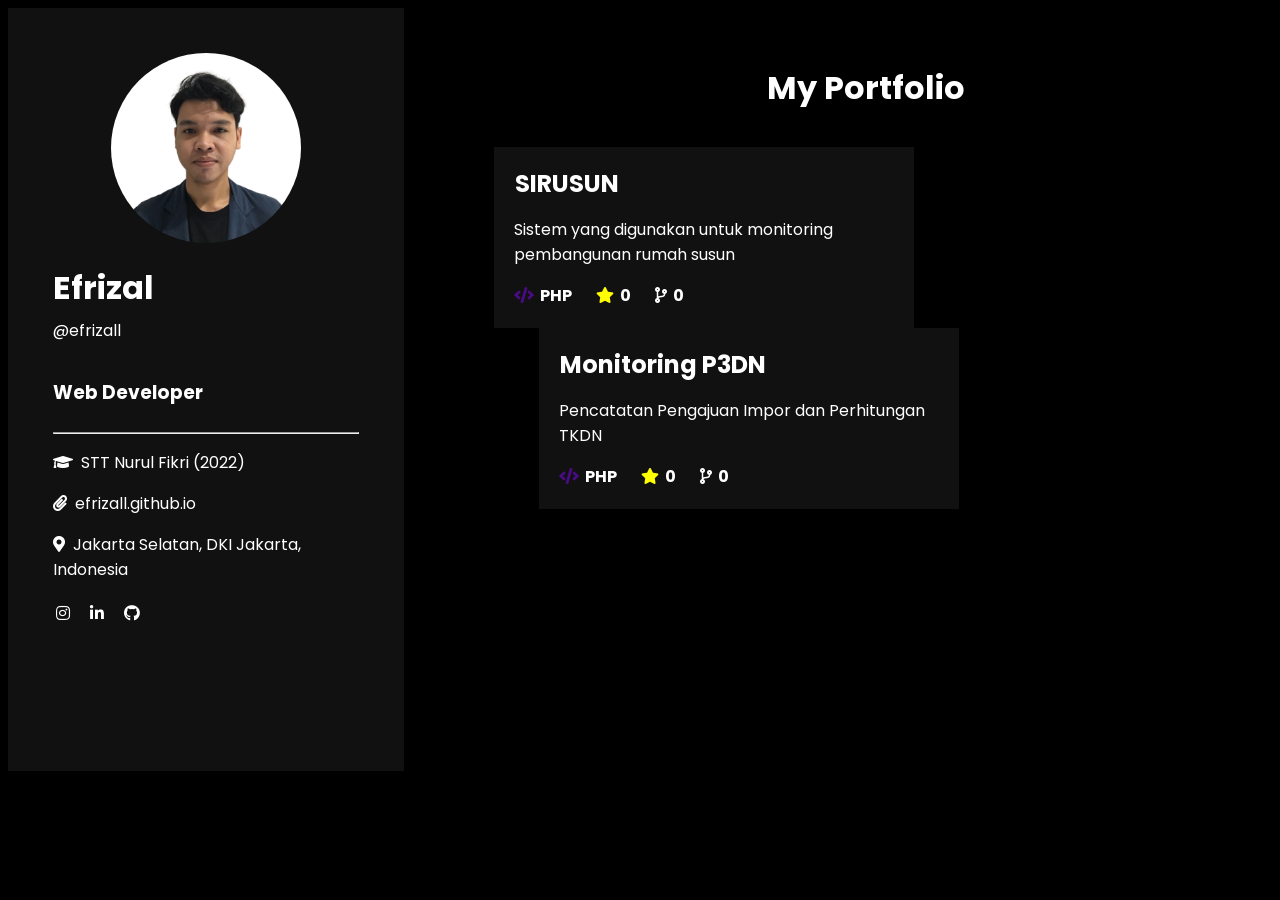
==== commit 8e7cec25: "update" ====
--- a/index.html
+++ b/index.html
@@ -36,7 +36,7 @@
             <div class="container flex flex-wrap text-white">
                 <div class="card bg-grey">
                     <p class="title"><a target="_blank" href="https://sirusun.perumahan.pu.go.id">SIRUSUN</a></p>
-                    <p><a target="_blank" href="https://sirusun.perumahan.pu.go.id">Sistem yang asdasd asdasda asdawds asdawd asdaw asdaw digunakan untuk monitoring pembangunan rumah susun</a></p>
+                    <p><a target="_blank" href="https://sirusun.perumahan.pu.go.id">Sistem yang digunakan untuk monitoring pembangunan rumah susun</a></p>
                     <section class="bottom_section">
                         <span style="display:inline-block;"><i class="fas fa-code" style="color: rgb(74, 12, 133);"></i>&nbsp; PHP</span>
                         <span><i class="fas fa-star text-yellow"></i>&nbsp; 0</span>
